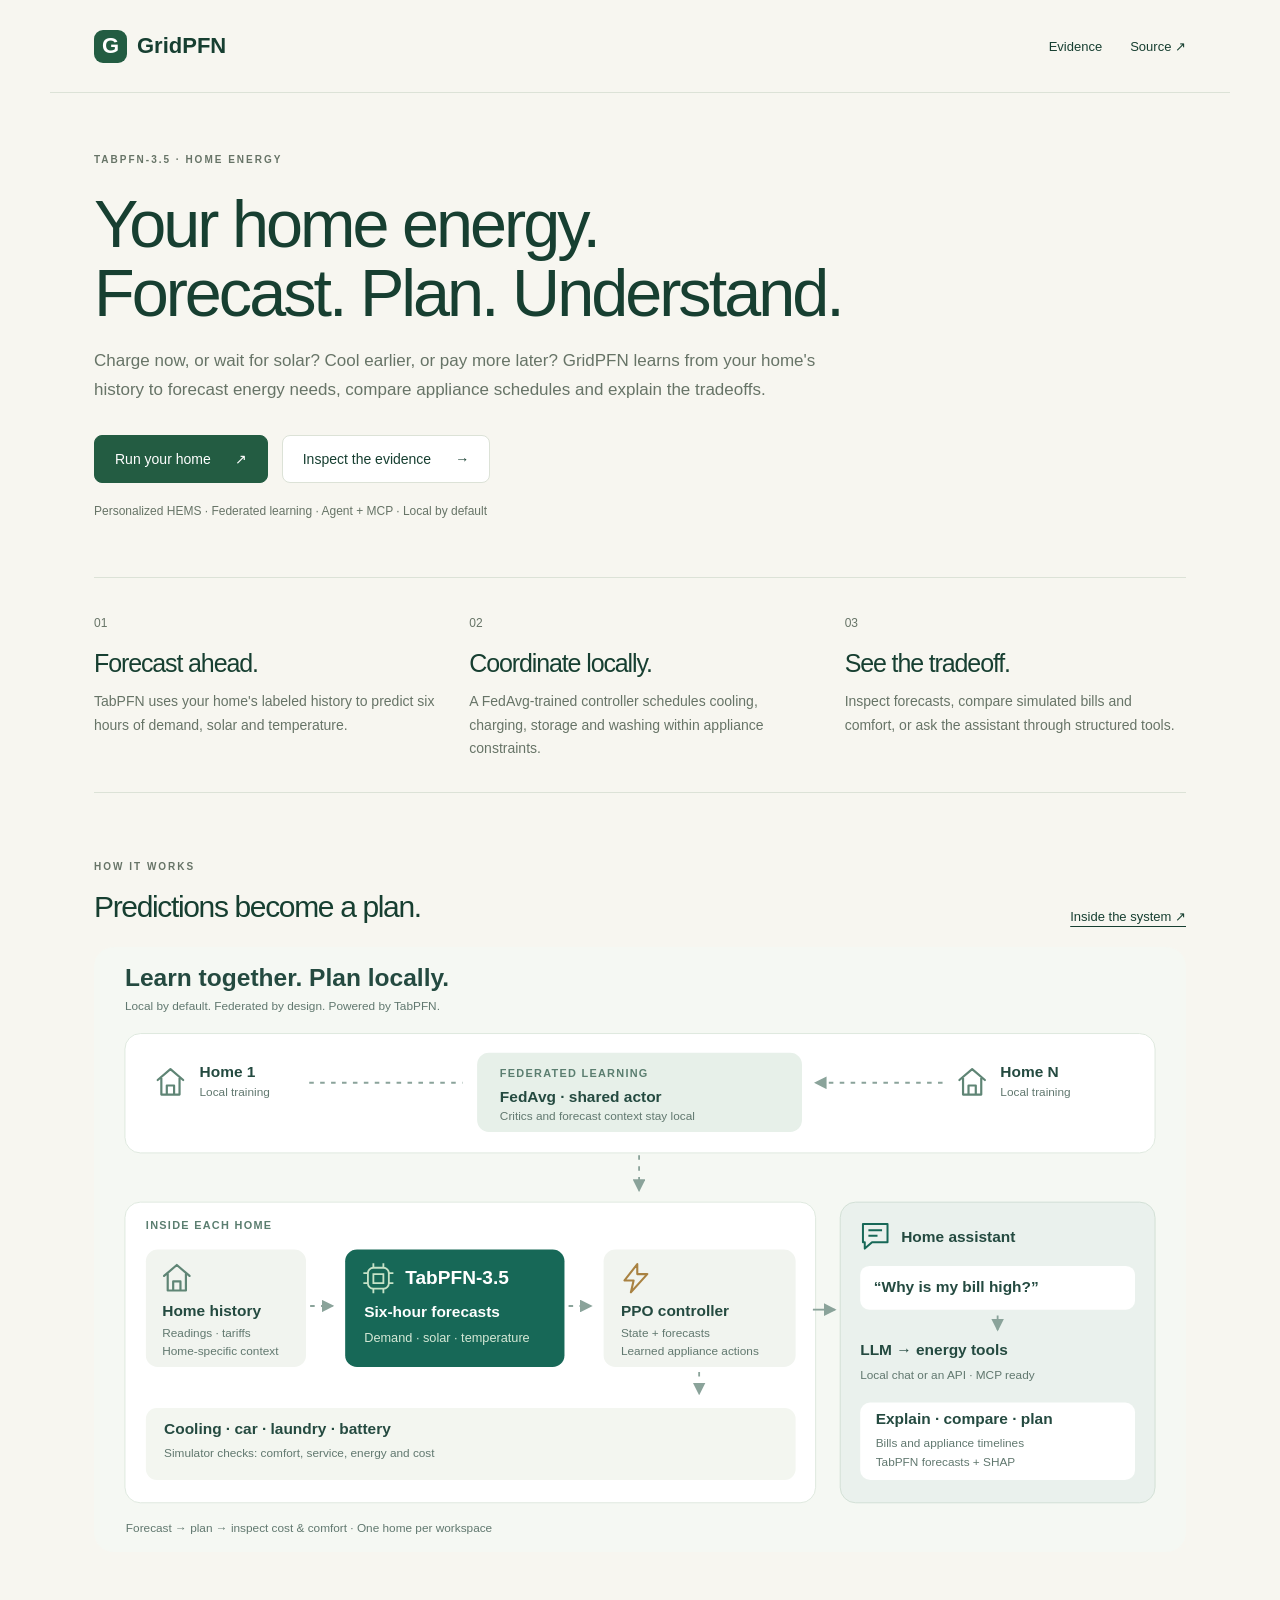
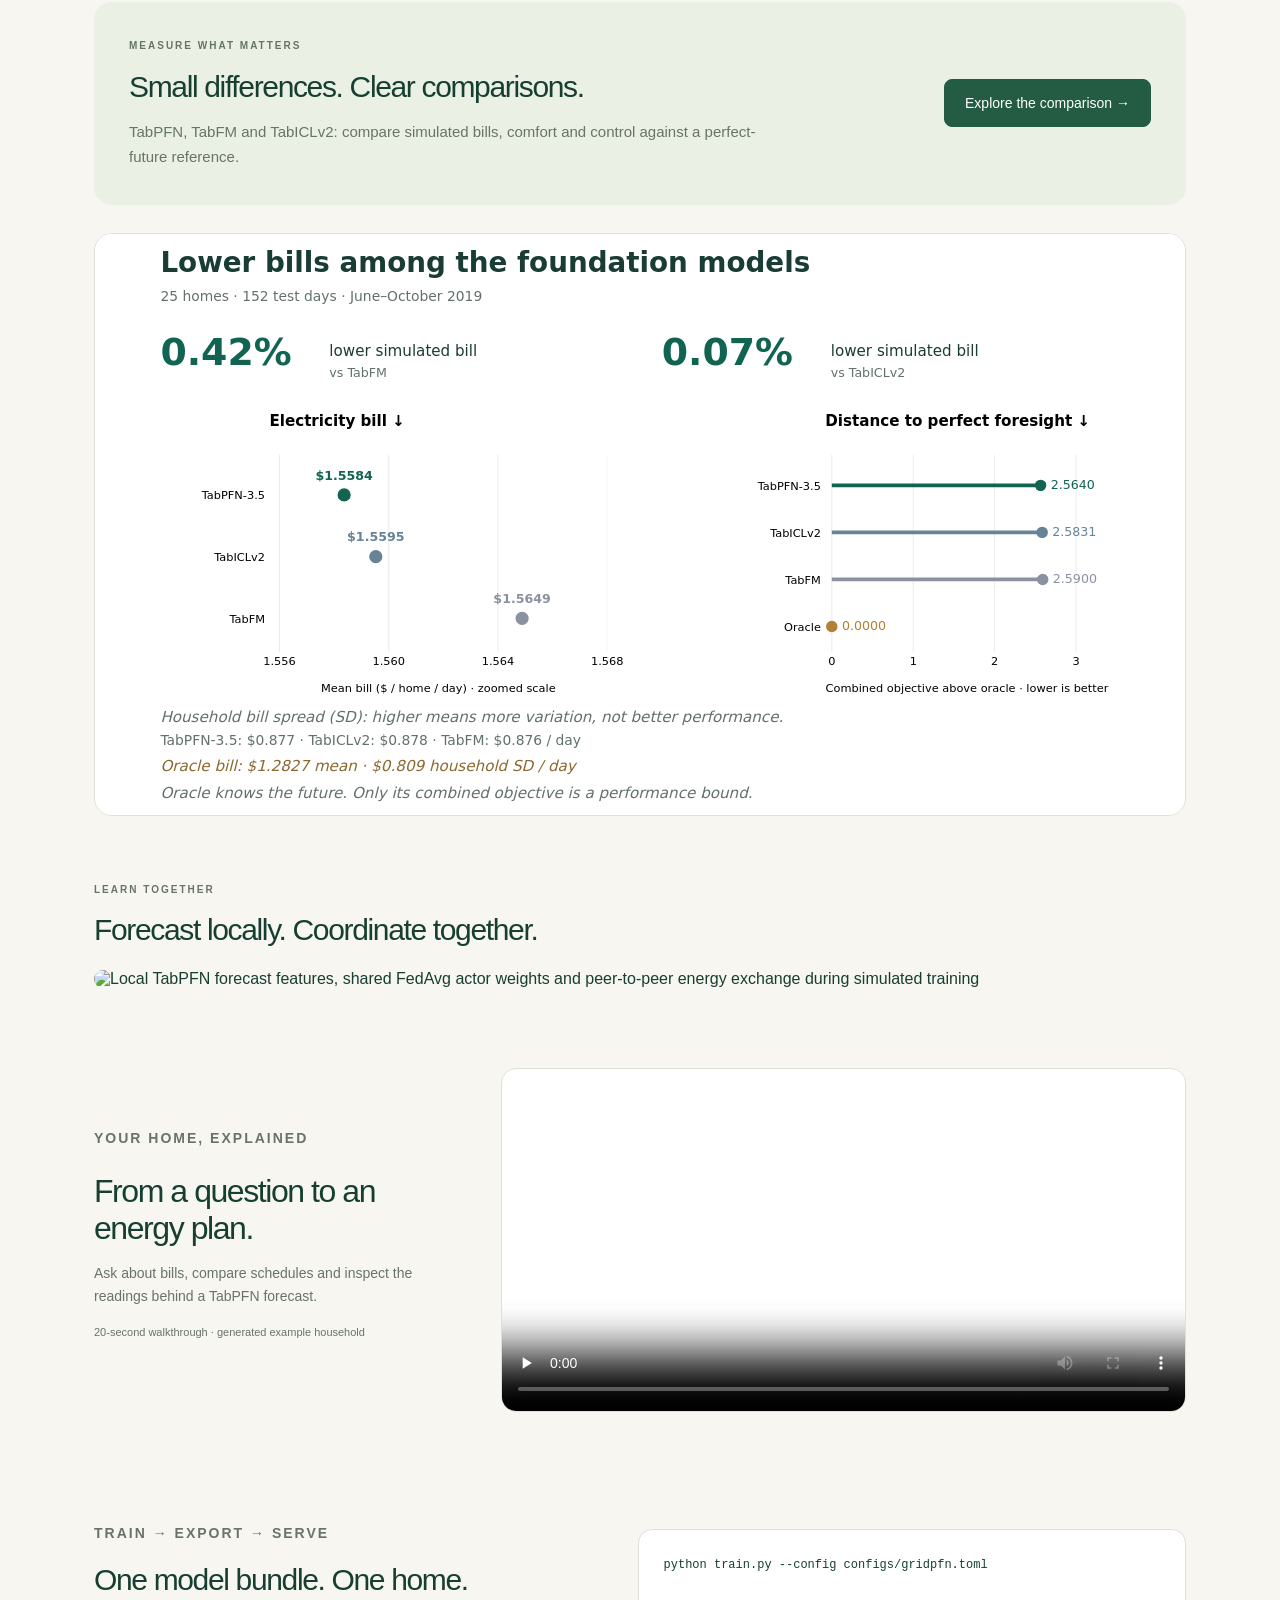
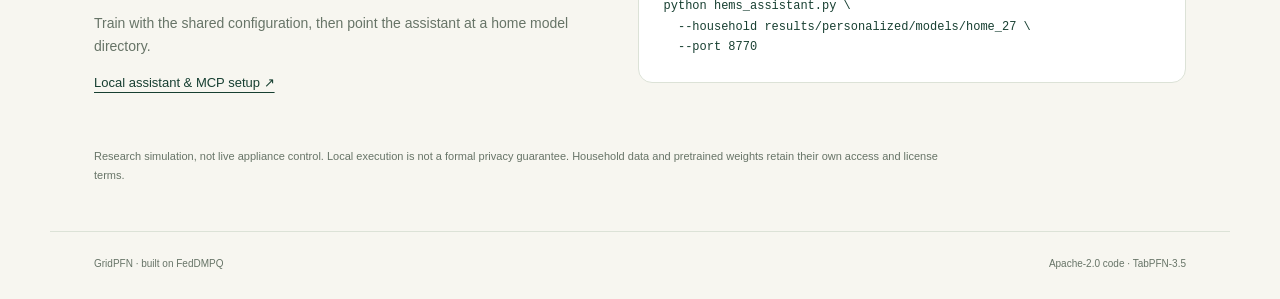
==== site/index.html @ d7ab5b70 "Release GridPFN with personalized energy assistant and interactive evidence" ====
<!doctype html>
<html lang="en">
<head>
  <meta charset="utf-8">
  <meta name="viewport" content="width=device-width, initial-scale=1">
  <meta name="description" content="GridPFN combines home-specific TabPFN forecasts, federated appliance control and an inspectable local energy assistant.">
  <title>GridPFN · Forecast. Plan. Understand.</title>
  <link rel="stylesheet" href="performance.css">
  <link rel="stylesheet" href="overview.css">
</head>
<body>
  <a class="skip-link" href="#how">Skip to how it works</a>
  <header>
    <a class="brand" href="index.html"><span class="brand-mark" aria-hidden="true">G</span> GridPFN</a>
    <nav aria-label="Main navigation"><a href="performance.html?scope=foundations">Evidence</a><a href="https://github.com/Nousphera/GridPFN">Source ↗</a></nav>
  </header>
  <main>
    <section class="intro hero">
      <p class="eyebrow">TABPFN-3.5 · HOME ENERGY</p>
      <h1>Your home energy.<br>Forecast. Plan. Understand.</h1>
      <p class="lead">Charge now, or wait for solar? Cool earlier, or pay more later? GridPFN learns from your home's history to forecast energy needs, compare appliance schedules and explain the tradeoffs.</p>
      <div class="actions"><a class="button primary" href="https://github.com/Nousphera/GridPFN/blob/main/docs/REPRODUCE.md">Run your home <span aria-hidden="true">↗</span></a><a class="button" href="performance.html?scope=foundations">Inspect the evidence <span aria-hidden="true">→</span></a></div>
      <p class="hero-note">Personalized HEMS · Federated learning · Agent + MCP · Local by default</p>
    </section>
    <section class="principles" aria-label="Three parts of the system">
      <article><span class="number">01</span><h2>Forecast ahead.</h2><p>TabPFN uses your home's labeled history to predict six hours of demand, solar and temperature.</p></article>
      <article><span class="number">02</span><h2>Coordinate locally.</h2><p>A FedAvg-trained controller schedules cooling, charging, storage and washing within appliance constraints.</p></article>
      <article><span class="number">03</span><h2>See the tradeoff.</h2><p>Inspect forecasts, compare simulated bills and comfort, or ask the assistant through structured tools.</p></article>
    </section>
    <section id="how" class="workflow">
      <div class="section-heading"><div><p class="eyebrow">HOW IT WORKS</p><h2>Predictions become a plan.</h2></div><a class="text-link" href="https://github.com/Nousphera/GridPFN/blob/main/docs/architecture.md">Inside the system ↗</a></div>
      <a href="process.svg" aria-label="Open the full GridPFN process diagram"><img src="process.svg" width="1200" height="664" alt="Home history feeds TabPFN forecasts and a local PPO controller, with FedAvg during training and an optional LLM using structured tools."></a>
    </section>
    <section class="evidence-invite">
      <div><p class="eyebrow">MEASURE WHAT MATTERS</p><h2>Small differences. Clear comparisons.</h2><p>TabPFN, TabFM and TabICLv2: compare simulated bills, comfort and control against a perfect-future reference.</p></div>
      <a class="button primary" href="performance.html?scope=foundations">Explore the comparison →</a>
    </section>
    <section class="result-preview">
      <a href="performance.html?scope=foundations" aria-label="Open the interactive foundation-model comparison"><img src="foundation-comparison.svg" alt="TabPFN bills are 0.42 percent below TabFM and 0.07 percent below TabICLv2 in the recorded simulation" loading="lazy"></a>
    </section>
    <section class="workflow" id="training">
      <div class="section-heading"><div><p class="eyebrow">LEARN TOGETHER</p><h2>Forecast locally. Coordinate together.</h2></div></div>
      <img src="assets/gridpfn-training.png" alt="Local TabPFN forecast features, shared FedAvg actor weights and peer-to-peer energy exchange during simulated training" loading="lazy">
    </section>
    <section class="walkthrough" id="walkthrough">
      <div><p class="eyebrow">YOUR HOME, EXPLAINED</p><h2>From a question to an energy plan.</h2><p>Ask about bills, compare schedules and inspect the readings behind a TabPFN forecast.</p><p class="small">20-second walkthrough · generated example household</p></div>
      <video controls playsinline preload="none" poster="assets/gridpfn-assistant.gif" aria-label="GridPFN assistant walkthrough"><source src="assets/gridpfn-assistant.mp4" type="video/mp4"></video>
    </section>
    <section class="getting-started">
      <div><p class="eyebrow">TRAIN → EXPORT → SERVE</p><h2>One model bundle. One home.</h2><p>Train with the shared configuration, then point the assistant at a home model directory.</p><a class="text-link" href="https://github.com/Nousphera/GridPFN/blob/main/energy_assistant/README.md">Local assistant & MCP setup ↗</a></div>
      <pre aria-label="Example training and launch commands"><code>python train.py --config configs/gridpfn.toml

python hems_assistant.py \
  --household results/personalized/models/home_27 \
  --port 8770</code></pre>
    </section>
    <p class="scope">Research simulation, not live appliance control. Local execution is not a formal privacy guarantee. Household data and pretrained weights retain their own access and license terms.</p>
  </main>
  <footer><span>GridPFN · built on FedDMPQ</span><span>Apache-2.0 code · TabPFN-3.5</span></footer>
</body>
</html>
---- site/performance.css ----
:root{--paper:#f7f6f0;--ink:#173f31;--muted:#677467;--line:#dce2d7;--green:#235c42;--blue:#637e87;--oracle:#96713e;--white:#fff}*{box-sizing:border-box}html{scroll-behavior:smooth}body{margin:0;background:var(--paper);color:var(--ink);font-family:Inter,'Segoe UI',Arial,sans-serif}header,main,footer{max-width:1180px;margin:auto;padding-left:44px;padding-right:44px}header{height:93px;border-bottom:1px solid var(--line);display:flex;align-items:center;justify-content:space-between}a{color:inherit;text-decoration:none}a:hover{text-decoration:underline}a:focus-visible,button:focus-visible,select:focus-visible,summary:focus-visible,.table-wrap:focus-visible{outline:3px solid #ac7c3e;outline-offset:4px}.brand{display:flex;align-items:center;gap:10px;font-size:22px;font-weight:700}.brand-mark{display:grid;place-items:center;width:33px;height:33px;background:var(--green);color:white;border-radius:9px}nav{display:flex;gap:28px;font-size:13px}.skip-link{position:absolute;left:20px;top:-70px;background:white;padding:12px;z-index:3}.skip-link:focus{top:10px}.intro{padding:72px 0 45px}.eyebrow{font-size:10px;letter-spacing:2px;font-weight:700;color:var(--muted);margin:0 0 22px}h1,h2,h3{font-weight:500;letter-spacing:-.045em}h1{font-size:clamp(46px,6vw,76px);line-height:1.04;margin:0 0 26px}h2{font-size:30px;line-height:1.17;margin:0}h3{font-size:21px;margin:0 0 9px}p{color:var(--muted);font-size:15px;line-height:1.7}.lead{max-width:755px;font-size:18px;margin:0}.facts{margin:35px 0 0;padding-top:25px;border-top:1px solid var(--line);display:grid;grid-template-columns:repeat(4,1fr);gap:24px}.facts div{display:flex;flex-direction:column-reverse;gap:9px}.facts dt{font-size:11px;color:var(--muted)}.facts dd{margin:0;font-size:28px;line-height:1.15;font-variant-numeric:tabular-nums}.comparison{padding:28px 0 58px}.section-heading{display:flex;justify-content:space-between;align-items:flex-end;gap:25px;margin-bottom:23px}.section-heading .eyebrow{margin-bottom:14px}.period-label{display:grid;gap:8px;color:var(--muted);font-size:11px;min-width:172px}select{background:white;border:1px solid var(--line);border-radius:7px;padding:10px 32px 10px 13px;color:var(--ink);font:inherit;font-size:13px}select:disabled{opacity:.6}.unavailable{background:white;border:1px solid var(--line);border-radius:14px;display:flex;gap:20px;align-items:flex-start;padding:34px}.unavailable p{max-width:650px;font-size:14px;margin:0}.status-mark{font-size:31px;color:#94a08d;line-height:1}.result-card{background:white;border:1px solid var(--line);border-radius:15px;padding:25px 28px 20px}.card-controls{display:flex;justify-content:space-between;align-items:center;gap:20px}.metric-buttons{display:flex;gap:3px;flex-wrap:wrap;padding:4px;background:#f1f3ed;border-radius:8px}button{font:inherit;font-size:12px;border:0;padding:10px 13px;border-radius:5px;color:var(--muted);background:transparent;cursor:pointer}button[aria-pressed=true]{background:var(--green);color:white;box-shadow:0 1px 2px #173f3110}button:hover:not([aria-pressed=true]){background:#e5ebdf}.metric-unit{font-size:11px;color:var(--muted);text-align:right;max-width:220px;line-height:1.5}.chart-description{display:flex;justify-content:space-between;gap:18px;align-items:center;margin:21px 0 7px}.chart-description p{font-size:12px;margin:0}.legend{display:flex;gap:16px;font-size:10px;color:var(--muted);flex-wrap:wrap}.legend span{display:flex;align-items:center;gap:7px}.legend i{display:inline-block}.home-dot{width:5px;height:5px;border-radius:50%;background:var(--blue);opacity:.6}.mean-line{height:2px;width:21px;background:var(--blue);position:relative}.mean-line:after{content:'';position:absolute;width:7px;height:7px;left:7px;top:-2.5px;transform:rotate(45deg);background:var(--blue)}.chart-row{display:grid;grid-template-columns:142px minmax(0,1fr) 142px;gap:16px;align-items:center;min-height:57px;border-bottom:1px solid #edf0e9}.chart-label{font-size:13px;line-height:1.4}.chart-label .reference{display:block;font-size:10px;color:var(--oracle)}.chart-label.emphasized{font-weight:700}.track{display:block;width:100%;height:36px;overflow:visible}.chart-value{text-align:right;font-size:13px;font-variant-numeric:tabular-nums;white-space:nowrap}.chart-value .sd{font-size:11px;color:var(--muted)}.axis{display:grid;grid-template-columns:142px minmax(0,1fr) 142px;gap:16px;margin-top:7px;font-size:10px;color:var(--muted)}.axis-labels{display:flex;justify-content:space-between;grid-column:2}.oracle-note{font-size:11px;line-height:1.6;margin:19px 0 8px;padding-left:12px;border-left:2px solid #bba580;color:#7a623f}.interpretation{font-size:11px;line-height:1.65;margin:0;color:var(--muted)}.table-wrap{overflow-x:auto;max-width:100%}table{border-collapse:collapse;width:100%;font-size:12px;white-space:nowrap}caption{font-size:11px;color:var(--muted);text-align:left;margin:25px 0 12px}th,td{text-align:right;border-bottom:1px solid var(--line);padding:13px 12px;font-variant-numeric:tabular-nums}th{font-size:11px;font-weight:500;color:var(--muted)}th:first-child,td:first-child{text-align:left;padding-left:0}td:last-child,th:last-child{padding-right:0}tr.highlight td:first-child{font-weight:700}tr.reference-row td{color:#7b633e}.evidence-links{display:flex;gap:27px;flex-wrap:wrap;font-size:12px;margin:25px 0 36px}.evidence-links a{border-bottom:1px solid var(--ink);padding-bottom:4px}.supporting{border-top:1px solid var(--line);padding:19px 0}.supporting:last-child{border-bottom:1px solid var(--line)}summary{cursor:pointer;font-size:14px;font-weight:500}details p{font-size:13px;margin:17px 0 0;max-width:950px}.small{font-size:12px;line-height:1.7}.supporting .table-wrap{margin-top:12px}.fixture-note{padding:12px 18px;background:#fff0bd;border:1px solid #dab85b;border-radius:7px;font-size:13px}.sr-only{position:absolute;width:1px;height:1px;padding:0;margin:-1px;overflow:hidden;clip:rect(0,0,0,0);white-space:nowrap;border:0}footer{display:flex;justify-content:space-between;gap:20px;padding-top:26px;padding-bottom:30px;border-top:1px solid var(--line);font-size:10px;color:var(--muted)}[hidden]{display:none!important}@media(max-width:780px){.card-controls{align-items:flex-start;flex-direction:column;gap:12px}.metric-unit{text-align:left;max-width:none}.chart-description{align-items:flex-start;flex-direction:column;gap:12px}.chart-row,.axis{grid-template-columns:115px minmax(0,1fr) 128px;gap:10px}.chart-label,.chart-value{font-size:12px}.result-card{padding:22px}.section-heading{align-items:flex-start}.period-label{min-width:155px}}@media(max-width:550px){header,main,footer{padding-left:22px;padding-right:22px}header{height:78px}nav{gap:19px;font-size:12px}.brand{font-size:20px}.intro{padding:48px 0 30px}.lead{font-size:16px;line-height:1.65}.facts{grid-template-columns:1fr 1fr;gap:23px}.facts dd{font-size:27px}.facts dt{font-size:10px}.section-heading{display:block}.period-label{margin-top:22px;max-width:100%}.section-heading h2{font-size:27px}.comparison{padding-top:20px}.unavailable{padding:24px 20px;gap:14px}.unavailable h3{font-size:19px}.unavailable p{font-size:13px}.result-card{padding:16px 15px}.metric-buttons{gap:2px;width:100%;justify-content:space-between}.metric-buttons button{font-size:10px;padding:10px 7px}.chart-row{grid-template-columns:1fr 142px;gap:1px 10px;padding:12px 0 9px;min-height:78px}.chart-label{font-size:12px}.chart-value{grid-column:2;grid-row:1;font-size:12px}.track{grid-column:1/-1;grid-row:2;margin-top:3px}.axis{display:block}.axis-labels{font-size:9px}.chart-description{margin-top:18px}.legend{font-size:9px}.oracle-note,.interpretation{font-size:10px}.chart-label .reference{font-size:9px}.evidence-links{gap:18px;font-size:11px;line-height:1.6}th,td{padding:12px 11px}footer{flex-direction:column;gap:9px}.supporting{padding:17px 0}}
/* Findings first: every comparator remains visible, with neutral signed values. */
.intro{padding:58px 0 28px}h1{font-size:clamp(40px,5.2vw,68px);margin-bottom:19px}.lead{font-size:17px}.comparison{padding-top:12px}.control-bar{display:flex;align-items:flex-end;justify-content:space-between;gap:24px;margin-bottom:22px}.control-bar .period-label{min-width:190px}.metric-buttons button:disabled{cursor:default;opacity:.6}.comparisons{display:grid;grid-template-columns:repeat(3,minmax(0,1fr));gap:16px;margin:0 0 22px}.comparison-card{padding:21px 23px;background:#fff;border:1px solid var(--line);border-radius:12px}.comparison-card h3{font-size:12px;letter-spacing:0;color:var(--muted);margin:0 0 14px}.comparison-card .comparison-value{font-size:35px;line-height:1.15;font-variant-numeric:tabular-nums;letter-spacing:-.04em;color:#33443e;margin:0;white-space:nowrap}.comparison-card .comparison-direction{font-size:12px;margin:9px 0 0;line-height:1.4}.chart-description{margin:0 0 10px}.metric-unit{text-align:left;max-width:none;font-size:10px;margin:0 0 15px;line-height:1.5}.result-card{margin-bottom:26px;padding-top:21px}.evidence-links{margin:23px 0 26px}.supporting .table-wrap{margin-top:0}#numeric-details{border-bottom:1px solid var(--line)}.unavailable{margin-top:22px}@media(max-width:780px){.comparisons{gap:10px}.comparison-card{padding:18px 15px}.comparison-card .comparison-value{font-size:27px}.chart-description{flex-direction:row;gap:12px;align-items:center}.chart-description p{font-size:11px}.legend{font-size:9px;gap:10px}.control-bar{gap:15px}.control-bar .period-label{min-width:160px}}@media(max-width:550px){.intro{padding:41px 0 24px}h1{max-width:320px;font-size:43px}.lead{font-size:15px}.control-bar{display:block;margin-bottom:18px}.control-bar .period-label{margin-top:15px}.comparisons{gap:8px}.comparison-card{padding:14px 10px;border-radius:9px}.comparison-card h3{font-size:10px;line-height:1.4;margin-bottom:11px;max-width:80px;min-height:28px}.comparison-card .comparison-value{font-size:clamp(15px,4.5vw,21px);letter-spacing:-.04em}.comparison-card .comparison-direction{font-size:10px;line-height:1.4;min-height:28px;margin-top:8px}.chart-description{display:block}.chart-description p{font-size:10px;margin-bottom:10px}.metric-unit{font-size:9px;margin-bottom:8px}.result-card{padding-top:16px}.chart-row{min-height:72px;padding-top:10px;padding-bottom:6px}.comparison{padding-top:5px}}
.comparison-card .comparison-value{white-space:normal;overflow-wrap:anywhere}.comparison-value .comparison-unit{font-size:.55em;letter-spacing:0;white-space:nowrap}

/* Focused foundation comparison: explicitly labelled mean zoom. */
.foundation-view .comparisons{grid-template-columns:repeat(2,minmax(0,1fr))}
.oracle-separate{margin-top:14px;border-top:1px dashed #b89d75;color:var(--oracle)}
.foundation-view .chart-value{font-size:12px}
@media(max-width:550px){.oracle-space{display:none}.oracle-separate{min-height:52px}.foundation-view .chart-value{font-size:11px}}

.foundation-view .spread-note,.foundation-view .oracle-note{font-size:16px;font-style:italic;line-height:1.6;margin:20px 0 0}.foundation-view .spread-note{color:var(--muted)}
---- site/overview.css ----
.hero{padding-bottom:55px}.hero .lead{max-width:730px}.actions{display:flex;gap:14px;flex-wrap:wrap;margin:30px 0 18px}.button{display:inline-flex;align-items:center;justify-content:center;gap:24px;border:1px solid var(--line);border-radius:8px;padding:15px 20px;font-size:14px;background:white;white-space:nowrap}.button:hover{text-decoration:none;border-color:var(--green);background:#eef3e9}.button.primary{background:var(--green);border-color:var(--green);color:white}.button.primary:hover{background:#174530}.hero-note{font-size:12px;margin:0}.principles{display:grid;grid-template-columns:repeat(3,1fr);gap:34px;border-top:1px solid var(--line);border-bottom:1px solid var(--line);padding:35px 0 31px}.number{font-size:12px;color:var(--muted);font-variant-numeric:tabular-nums}.principles h2{font-size:25px;margin:18px 0 12px}.principles p{font-size:14px;margin:0}.workflow{padding:65px 0 50px}.workflow img{width:100%;height:auto;display:block;border-radius:18px}.text-link{font-size:13px;text-decoration:underline;text-underline-offset:5px}.evidence-invite{display:flex;gap:35px;align-items:center;justify-content:space-between;padding:35px;background:#eaf0e4;border-radius:18px}.evidence-invite p{max-width:650px;margin-bottom:0}.evidence-invite .eyebrow{margin-bottom:15px}.evidence-invite .button{flex-shrink:0}.getting-started{display:grid;grid-template-columns:1fr 1.1fr;gap:45px;padding:65px 0 35px;align-items:center}.getting-started .eyebrow{margin-bottom:17px}.getting-started p{font-size:14px}.getting-started pre{margin:0;overflow-x:auto;padding:25px;border:1px solid var(--line);background:#fff;border-radius:14px;font-size:12px;line-height:1.7;max-width:100%;min-width:0}.scope{font-size:11px;padding:10px 0 35px;max-width:850px}@media(max-width:900px){.evidence-invite{align-items:flex-start;flex-direction:column}.getting-started{grid-template-columns:1fr;gap:23px}.principles{gap:24px}}@media(max-width:550px){.hero{padding-bottom:35px}.actions{gap:11px}.button{padding:13px 16px;font-size:12px}.principles{grid-template-columns:1fr;gap:27px;padding:28px 0}.principles h2{display:inline-block;margin:0 0 10px 12px;font-size:23px}.principles p{padding-left:28px}.workflow{padding:40px 0 32px}.workflow .section-heading .text-link{display:inline-block;margin-top:14px}.workflow img{border-radius:10px}.evidence-invite{padding:25px}.evidence-invite h2{font-size:27px}.evidence-invite p{font-size:14px}.getting-started{padding:40px 0 25px}.getting-started pre{padding:18px;font-size:11px}.scope{padding-bottom:25px}}

.result-preview{margin:28px 0 0;border:1px solid var(--line);border-radius:18px;overflow:hidden;background:white}.result-preview img{display:block;width:100%;height:auto}.walkthrough{display:grid;grid-template-columns:.7fr 1.3fr;gap:38px;align-items:center;padding:30px 0 45px}.walkthrough video{width:100%;border:1px solid var(--line);border-radius:15px;background:#fff}.walkthrough h2{font-size:32px}.walkthrough p{font-size:14px}.walkthrough .small{font-size:11px}@media(max-width:780px){.walkthrough{grid-template-columns:1fr;gap:18px}.walkthrough h2{font-size:28px}}
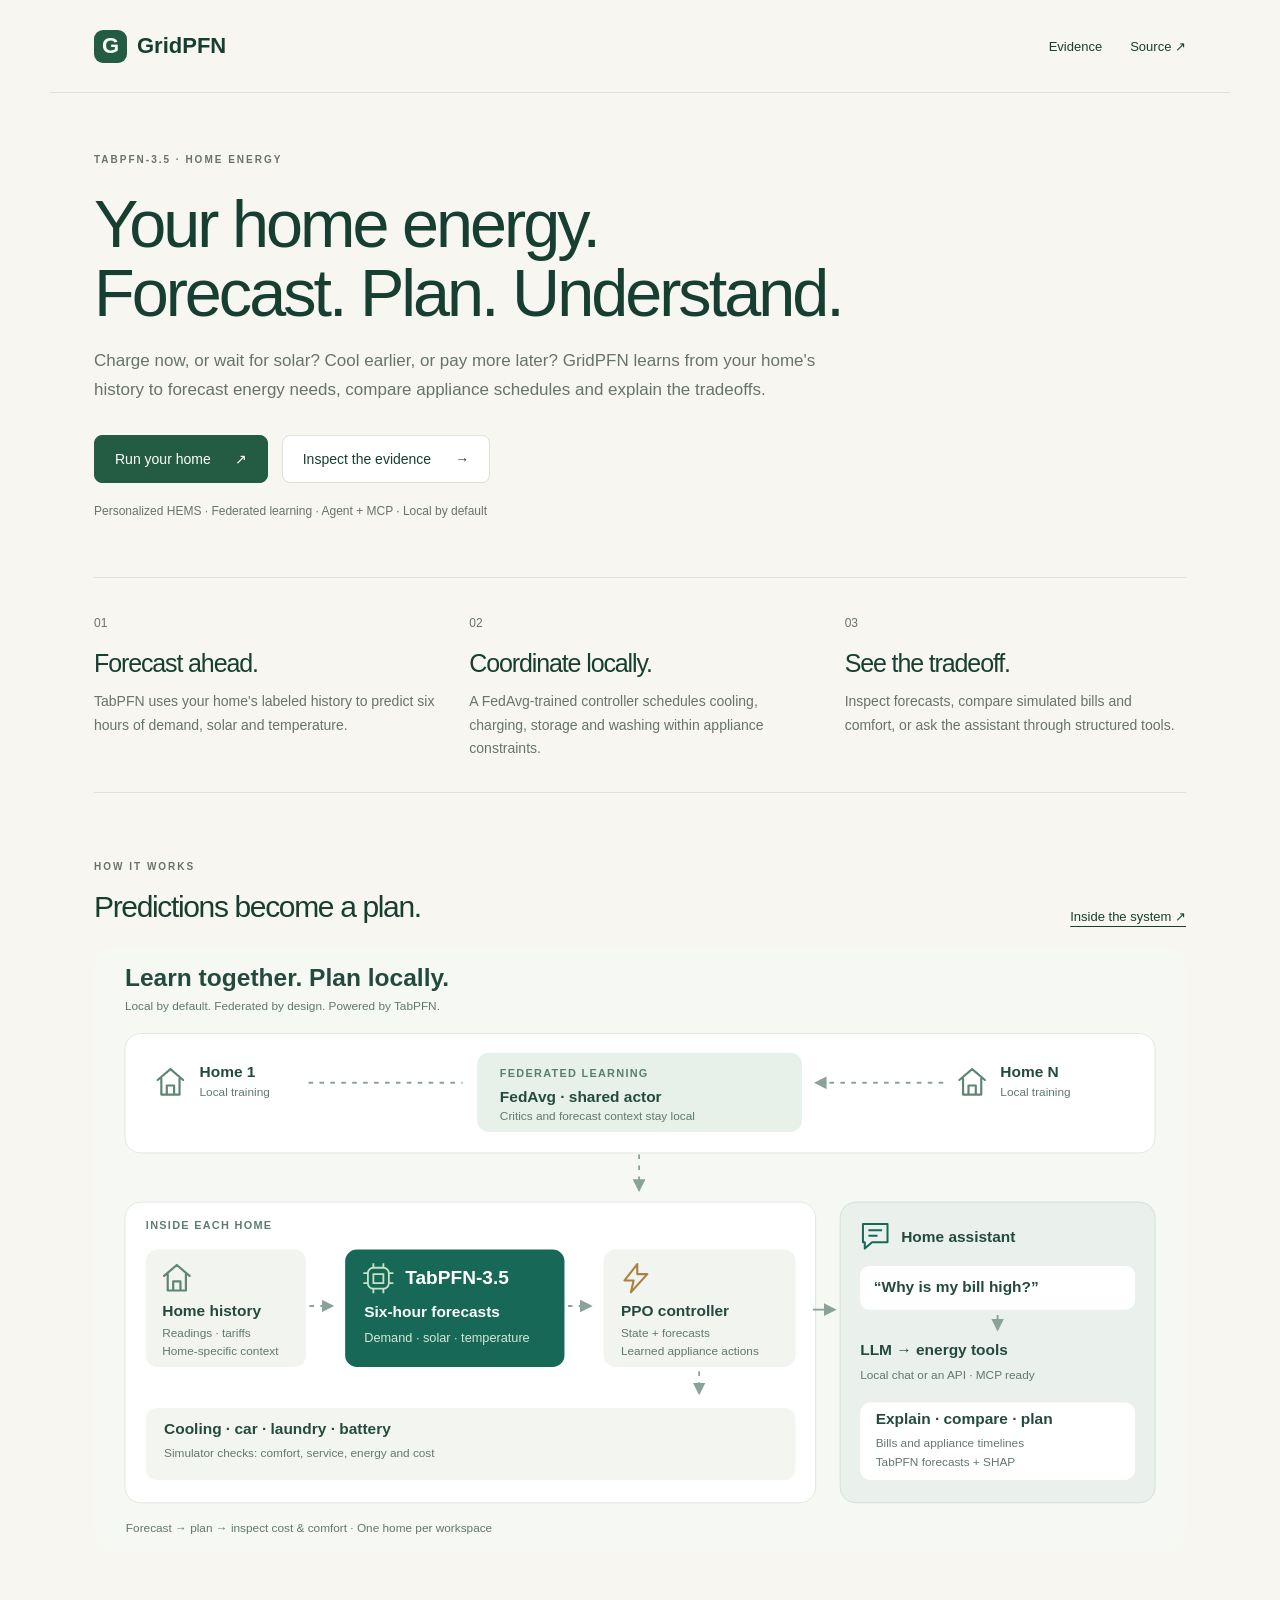
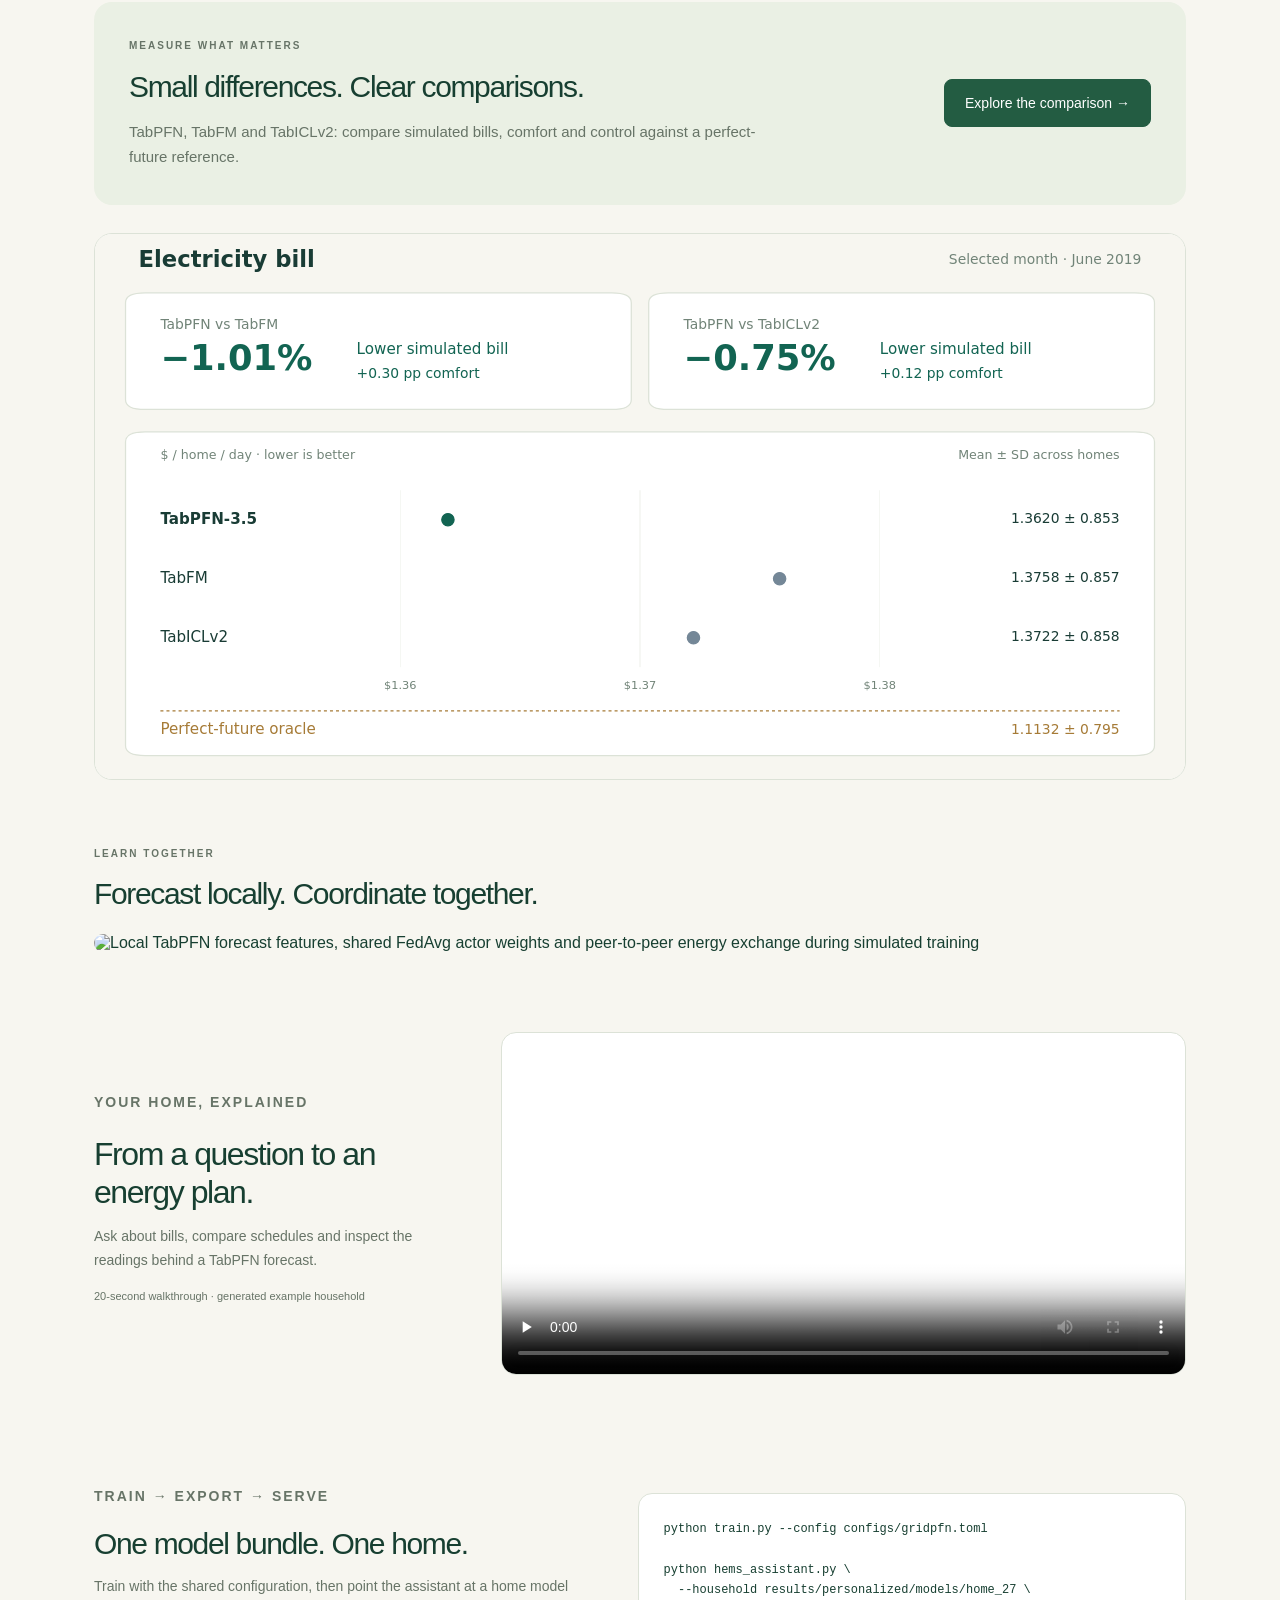
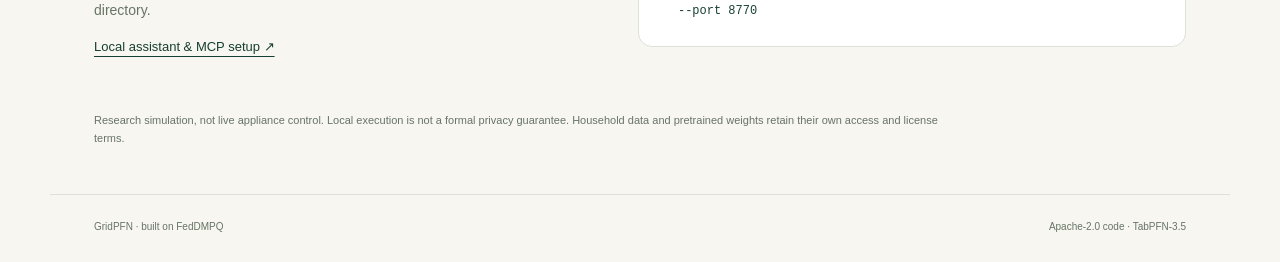
==== commit 6babb236: "Highlight June bill and comfort gains with rounded comparison axes" ====
--- a/site/index.html
+++ b/site/index.html
@@ -36,7 +36,7 @@
       <a class="button primary" href="performance.html?scope=foundations">Explore the comparison →</a>
     </section>
     <section class="result-preview">
-      <a href="performance.html?scope=foundations" aria-label="Open the interactive foundation-model comparison"><img src="foundation-comparison.svg" alt="TabPFN bills are 0.42 percent below TabFM and 0.07 percent below TabICLv2 in the recorded simulation" loading="lazy"></a>
+      <a href="performance.html?scope=foundations&amp;period=2019-06" aria-label="Explore the selected June 2019 comparison"><img src="foundation-comparison.svg" alt="Selected month, June 2019: TabPFN simulated bills are 1.01 percent below TabFM and 0.75 percent below TabICLv2, with higher comfort than both" loading="lazy"></a>
     </section>
     <section class="workflow" id="training">
       <div class="section-heading"><div><p class="eyebrow">LEARN TOGETHER</p><h2>Forecast locally. Coordinate together.</h2></div></div>
--- a/site/performance.css
+++ b/site/performance.css
@@ -9,4 +9,6 @@
 .foundation-view .chart-value{font-size:12px}
 @media(max-width:550px){.oracle-space{display:none}.oracle-separate{min-height:52px}.foundation-view .chart-value{font-size:11px}}
 
-.foundation-view .spread-note,.foundation-view .oracle-note{font-size:16px;font-style:italic;line-height:1.6;margin:20px 0 0}.foundation-view .spread-note{color:var(--muted)}
+.foundation-view .oracle-note{font-size:16px;font-style:italic;line-height:1.6;margin:20px 0 0}
+
+.comparison-card[data-outcome="better"] .comparison-value,.comparison-card[data-outcome="better"] .comparison-direction{color:#126452}.comparison-card[data-outcome="worse"] .comparison-value,.comparison-card[data-outcome="worse"] .comparison-direction{color:#946023}
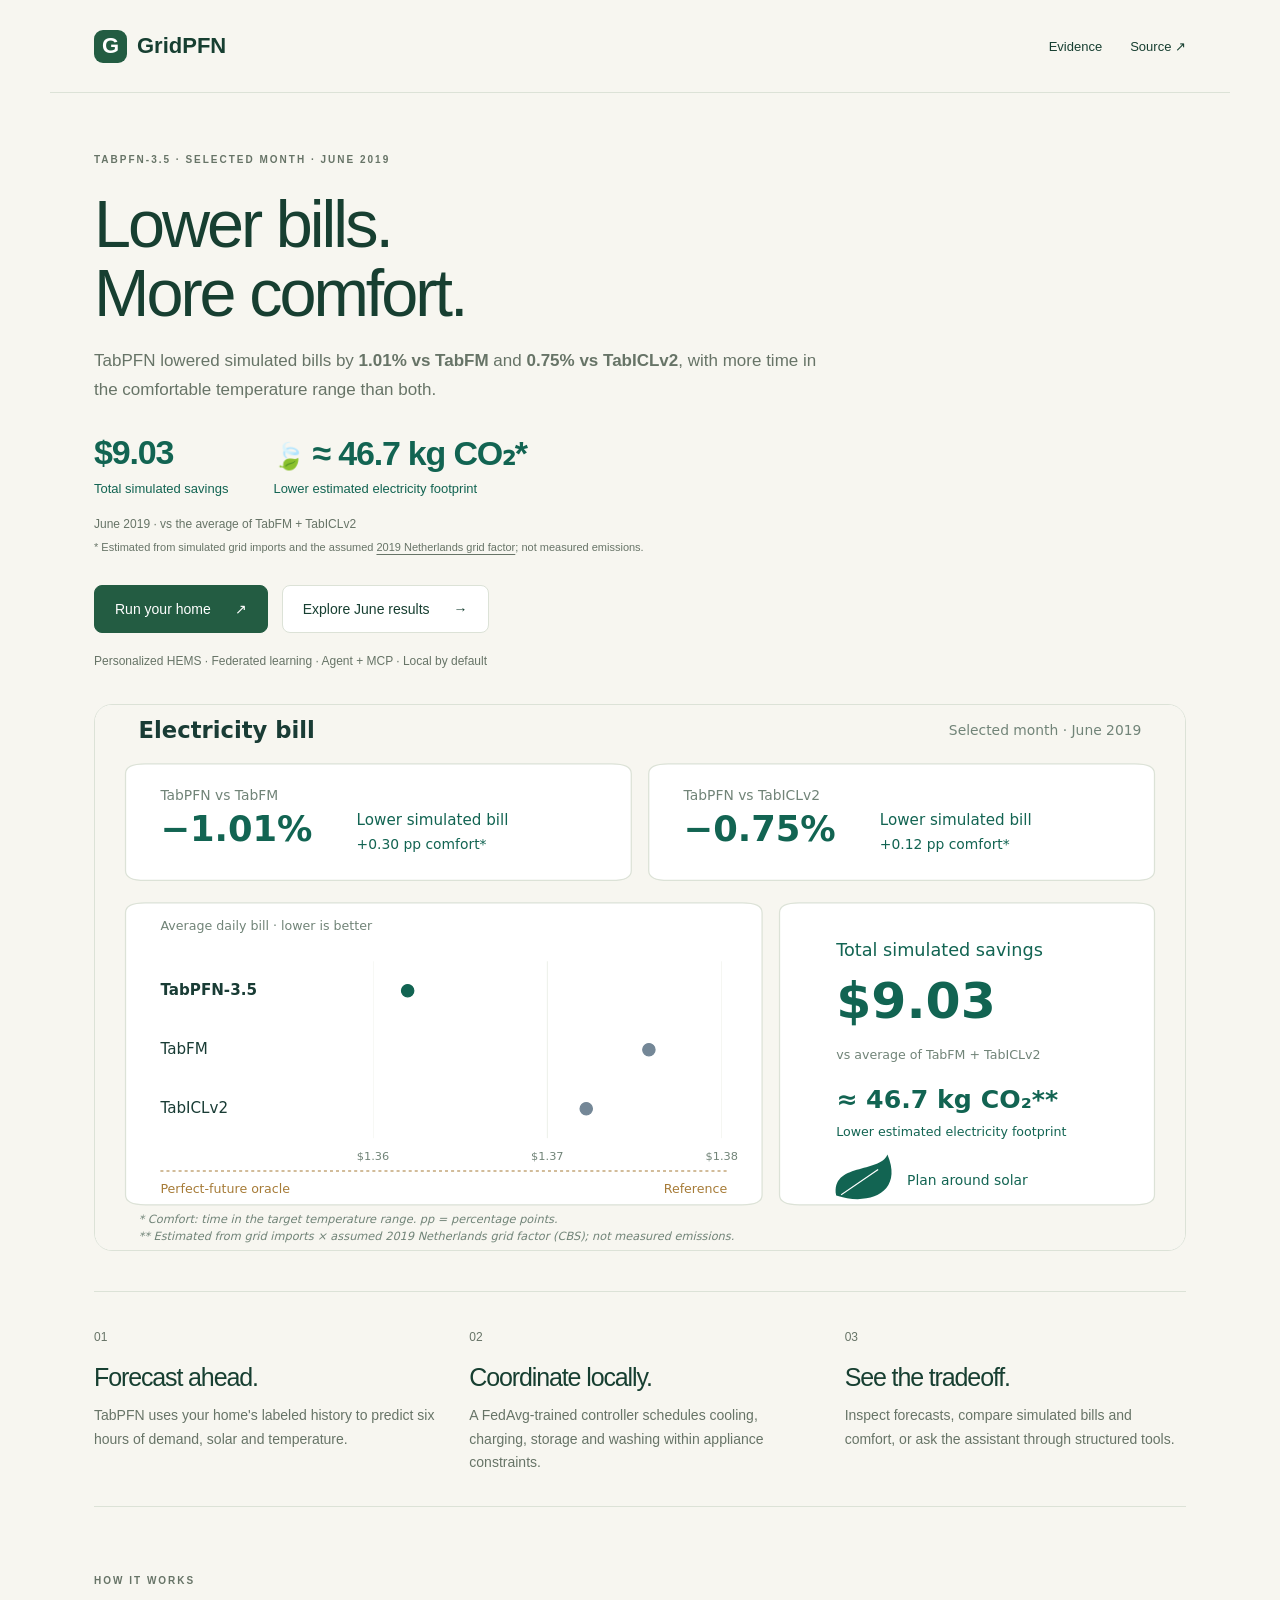
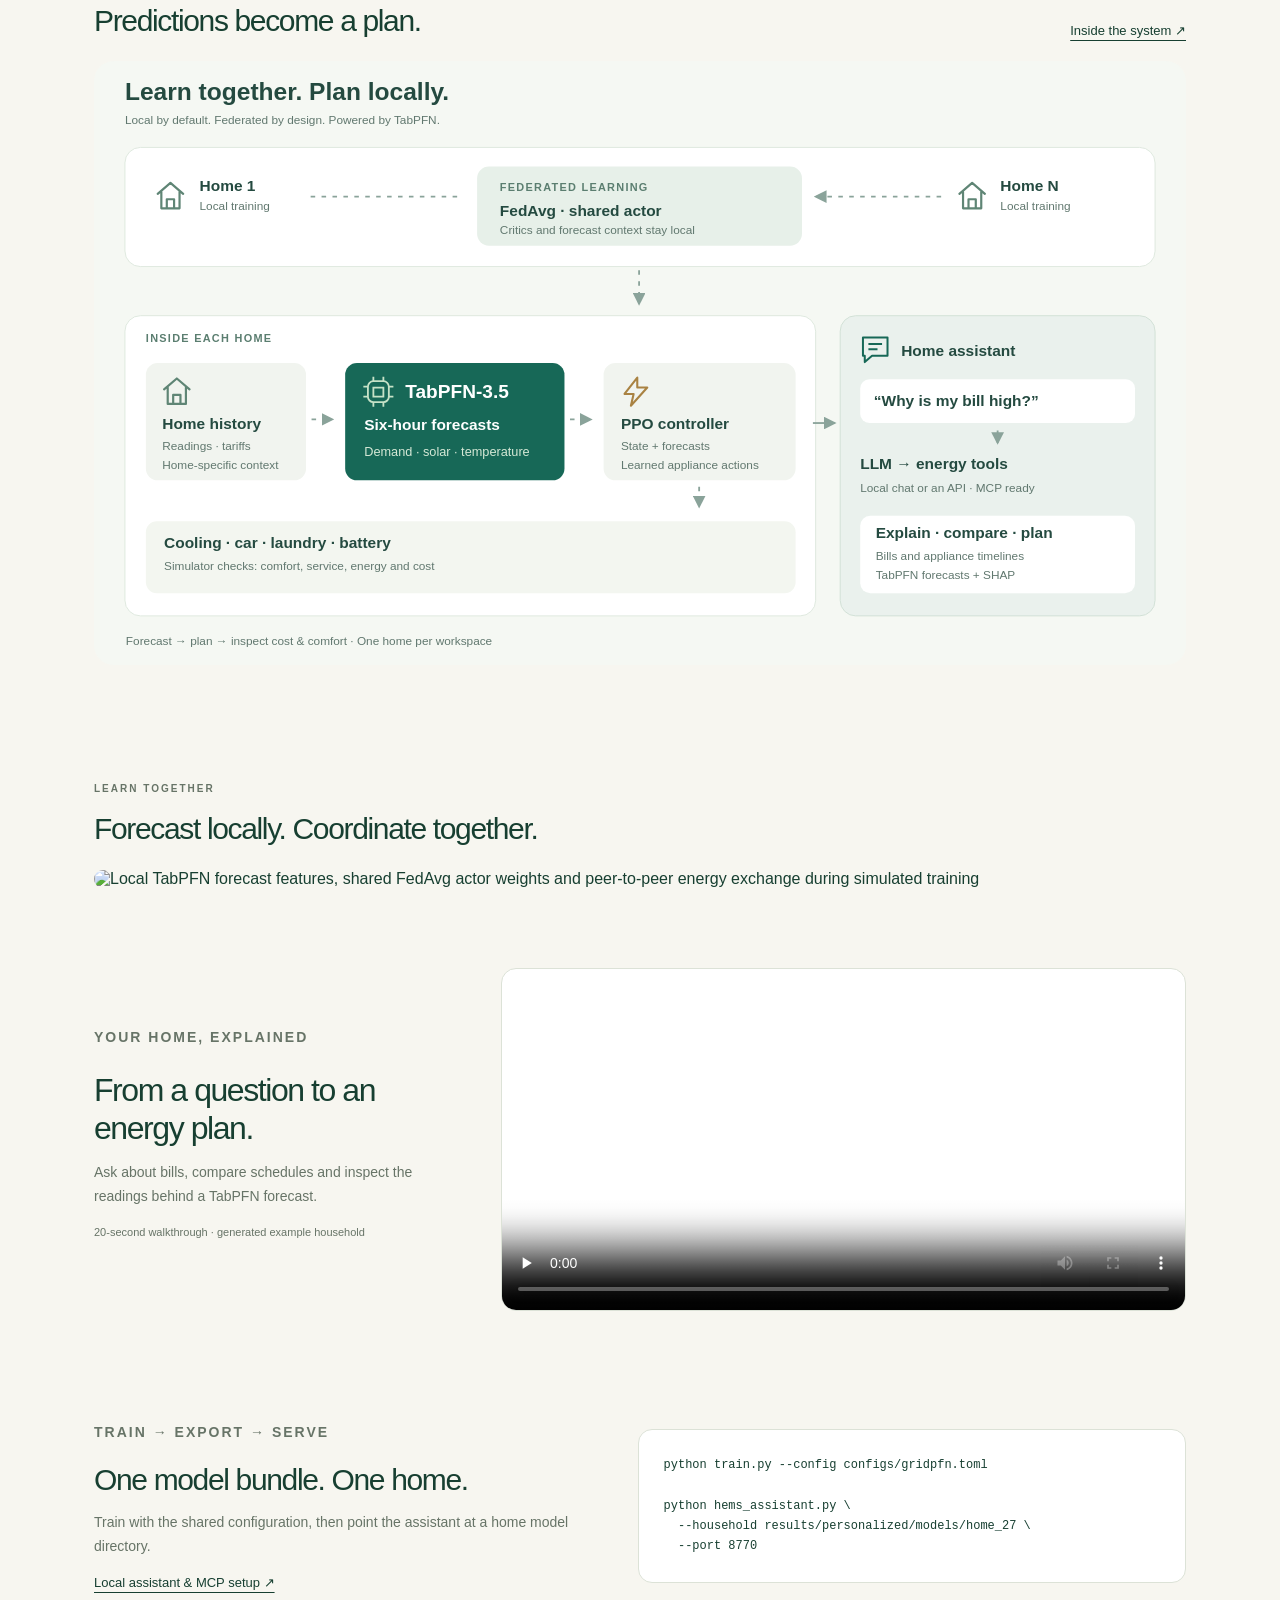
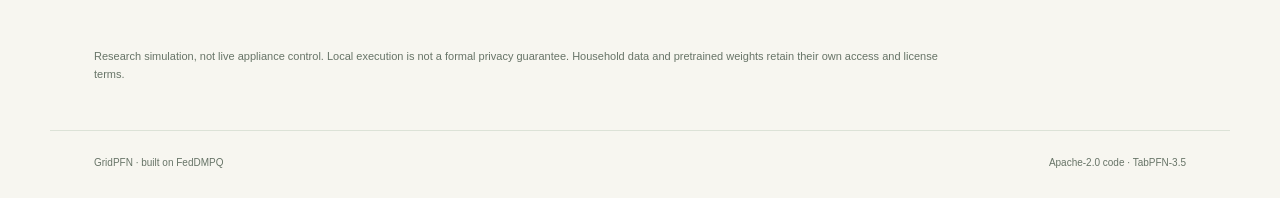
==== commit db3ced9b: "Show selected-month savings with a sourced Netherlands carbon scenario" ====
--- a/site/index.html
+++ b/site/index.html
@@ -12,15 +12,21 @@
   <a class="skip-link" href="#how">Skip to how it works</a>
   <header>
     <a class="brand" href="index.html"><span class="brand-mark" aria-hidden="true">G</span> GridPFN</a>
-    <nav aria-label="Main navigation"><a href="performance.html?scope=foundations">Evidence</a><a href="https://github.com/Nousphera/GridPFN">Source ↗</a></nav>
+    <nav aria-label="Main navigation"><a href="performance.html?scope=foundations&amp;period=2019-06">Evidence</a><a href="https://github.com/Nousphera/GridPFN">Source ↗</a></nav>
   </header>
   <main>
     <section class="intro hero">
-      <p class="eyebrow">TABPFN-3.5 · HOME ENERGY</p>
-      <h1>Your home energy.<br>Forecast. Plan. Understand.</h1>
-      <p class="lead">Charge now, or wait for solar? Cool earlier, or pay more later? GridPFN learns from your home's history to forecast energy needs, compare appliance schedules and explain the tradeoffs.</p>
-      <div class="actions"><a class="button primary" href="https://github.com/Nousphera/GridPFN/blob/main/docs/REPRODUCE.md">Run your home <span aria-hidden="true">↗</span></a><a class="button" href="performance.html?scope=foundations">Inspect the evidence <span aria-hidden="true">→</span></a></div>
+      <p class="eyebrow">TABPFN-3.5 · SELECTED MONTH · JUNE 2019</p>
+      <h1>Lower bills.<br>More comfort.</h1>
+      <p class="lead">TabPFN lowered simulated bills by <strong>1.01% vs TabFM</strong> and <strong>0.75% vs TabICLv2</strong>, with more time in the comfortable temperature range than both.</p>
+      <div class="impact-headline"><div><strong>$9.03</strong><span>Total simulated savings</span></div><div class="climate-headline"><strong><span aria-hidden="true">🍃</span> ≈ 46.7 kg CO₂*</strong><span>Lower estimated electricity footprint</span></div></div>
+      <p class="impact-context">June 2019 · vs the average of TabFM + TabICLv2</p>
+      <p class="carbon-footnote">* Estimated from simulated grid imports and the assumed <a href="https://www.cbs.nl/nl-nl/achtergrond/2024/51/rendementen-en-co2-emissie-van-elektriciteitsproductie-in-nederland-update-2023">2019 Netherlands grid factor</a>; not measured emissions.</p>
+      <div class="actions"><a class="button primary" href="https://github.com/Nousphera/GridPFN/blob/main/docs/REPRODUCE.md">Run your home <span aria-hidden="true">↗</span></a><a class="button" href="performance.html?scope=foundations&amp;period=2019-06">Explore June results <span aria-hidden="true">→</span></a></div>
       <p class="hero-note">Personalized HEMS · Federated learning · Agent + MCP · Local by default</p>
+    </section>
+    <section class="result-preview">
+      <a href="performance.html?scope=foundations&amp;period=2019-06" aria-label="Explore the selected June 2019 comparison"><img src="foundation-comparison.svg" alt="Selected month, June 2019: TabPFN simulated bills are 1.01 percent below TabFM and 0.75 percent below TabICLv2, with higher comfort than both, $9.03 total simulated savings and an estimated 46.7 kg CO2 footprint reduction" loading="lazy"></a>
     </section>
     <section class="principles" aria-label="Three parts of the system">
       <article><span class="number">01</span><h2>Forecast ahead.</h2><p>TabPFN uses your home's labeled history to predict six hours of demand, solar and temperature.</p></article>
@@ -30,13 +36,6 @@
     <section id="how" class="workflow">
       <div class="section-heading"><div><p class="eyebrow">HOW IT WORKS</p><h2>Predictions become a plan.</h2></div><a class="text-link" href="https://github.com/Nousphera/GridPFN/blob/main/docs/architecture.md">Inside the system ↗</a></div>
       <a href="process.svg" aria-label="Open the full GridPFN process diagram"><img src="process.svg" width="1200" height="664" alt="Home history feeds TabPFN forecasts and a local PPO controller, with FedAvg during training and an optional LLM using structured tools."></a>
-    </section>
-    <section class="evidence-invite">
-      <div><p class="eyebrow">MEASURE WHAT MATTERS</p><h2>Small differences. Clear comparisons.</h2><p>TabPFN, TabFM and TabICLv2: compare simulated bills, comfort and control against a perfect-future reference.</p></div>
-      <a class="button primary" href="performance.html?scope=foundations">Explore the comparison →</a>
-    </section>
-    <section class="result-preview">
-      <a href="performance.html?scope=foundations&amp;period=2019-06" aria-label="Explore the selected June 2019 comparison"><img src="foundation-comparison.svg" alt="Selected month, June 2019: TabPFN simulated bills are 1.01 percent below TabFM and 0.75 percent below TabICLv2, with higher comfort than both" loading="lazy"></a>
     </section>
     <section class="workflow" id="training">
       <div class="section-heading"><div><p class="eyebrow">LEARN TOGETHER</p><h2>Forecast locally. Coordinate together.</h2></div></div>
--- a/site/performance.css
+++ b/site/performance.css
@@ -12,3 +12,5 @@
 .foundation-view .oracle-note{font-size:16px;font-style:italic;line-height:1.6;margin:20px 0 0}
 
 .comparison-card[data-outcome="better"] .comparison-value,.comparison-card[data-outcome="better"] .comparison-direction{color:#126452}.comparison-card[data-outcome="worse"] .comparison-value,.comparison-card[data-outcome="worse"] .comparison-direction{color:#946023}
+
+.focus-plot-layout{display:grid;grid-template-columns:minmax(0,1fr) 260px;gap:28px;align-items:stretch}.foundation-view .chart-row,.foundation-view .axis{grid-template-columns:130px minmax(0,1fr);gap:14px}.foundation-view .track{grid-column:2}.oracle-key{text-align:right;font-size:11px}.impact-card{padding:23px;background:#f0f6ef;border:1px solid #dce8dc;border-radius:12px}.impact-card h3{font-size:14px;letter-spacing:0;margin:0 0 15px}.impact-amount{font-size:42px;line-height:1.1;font-weight:650;margin:0 0 14px;color:#126452;letter-spacing:-.04em}.impact-baseline{font-size:11px;line-height:1.55;margin:0;color:var(--muted)}.climate-impact{padding-top:23px;margin-top:20px;border-top:1px solid #d3e0d2}.climate-amount{font-size:24px;line-height:1.2;color:#126452;font-weight:600;margin:0 0 8px;letter-spacing:-.03em}.solar-note{font-size:13px;color:#126452;margin:24px 0 0}.impact-card[data-outcome="worse"] .impact-amount,.climate-impact[data-outcome="worse"] .climate-amount{color:#946023}.carbon-footnote{font-size:11px;line-height:1.6;color:var(--muted);margin:17px 0 0}.carbon-footnote a{text-decoration:underline}@media(max-width:900px){.focus-plot-layout{grid-template-columns:1fr;gap:20px}.impact-card{display:grid;grid-template-columns:1fr 1fr;gap:6px 24px}.impact-card h3,.impact-amount,.impact-card>.impact-baseline{grid-column:1}.climate-impact{grid-column:2;grid-row:1/4;border:0;padding:0;margin:0;align-self:center}.solar-note{grid-column:1/-1;margin-top:14px}}@media(max-width:550px){.foundation-view .chart-row{grid-template-columns:1fr}.foundation-view .track{grid-column:1;grid-row:2}.foundation-view .axis{display:block}.foundation-view .oracle-separate{grid-template-columns:1fr auto;min-height:44px}.impact-card{padding:18px;gap:6px 16px}.impact-card h3{font-size:12px}.impact-amount{font-size:34px}.climate-amount{font-size:20px}.impact-baseline{font-size:10px}}
--- a/site/overview.css
+++ b/site/overview.css
@@ -1,3 +1,5 @@
 .hero{padding-bottom:55px}.hero .lead{max-width:730px}.actions{display:flex;gap:14px;flex-wrap:wrap;margin:30px 0 18px}.button{display:inline-flex;align-items:center;justify-content:center;gap:24px;border:1px solid var(--line);border-radius:8px;padding:15px 20px;font-size:14px;background:white;white-space:nowrap}.button:hover{text-decoration:none;border-color:var(--green);background:#eef3e9}.button.primary{background:var(--green);border-color:var(--green);color:white}.button.primary:hover{background:#174530}.hero-note{font-size:12px;margin:0}.principles{display:grid;grid-template-columns:repeat(3,1fr);gap:34px;border-top:1px solid var(--line);border-bottom:1px solid var(--line);padding:35px 0 31px}.number{font-size:12px;color:var(--muted);font-variant-numeric:tabular-nums}.principles h2{font-size:25px;margin:18px 0 12px}.principles p{font-size:14px;margin:0}.workflow{padding:65px 0 50px}.workflow img{width:100%;height:auto;display:block;border-radius:18px}.text-link{font-size:13px;text-decoration:underline;text-underline-offset:5px}.evidence-invite{display:flex;gap:35px;align-items:center;justify-content:space-between;padding:35px;background:#eaf0e4;border-radius:18px}.evidence-invite p{max-width:650px;margin-bottom:0}.evidence-invite .eyebrow{margin-bottom:15px}.evidence-invite .button{flex-shrink:0}.getting-started{display:grid;grid-template-columns:1fr 1.1fr;gap:45px;padding:65px 0 35px;align-items:center}.getting-started .eyebrow{margin-bottom:17px}.getting-started p{font-size:14px}.getting-started pre{margin:0;overflow-x:auto;padding:25px;border:1px solid var(--line);background:#fff;border-radius:14px;font-size:12px;line-height:1.7;max-width:100%;min-width:0}.scope{font-size:11px;padding:10px 0 35px;max-width:850px}@media(max-width:900px){.evidence-invite{align-items:flex-start;flex-direction:column}.getting-started{grid-template-columns:1fr;gap:23px}.principles{gap:24px}}@media(max-width:550px){.hero{padding-bottom:35px}.actions{gap:11px}.button{padding:13px 16px;font-size:12px}.principles{grid-template-columns:1fr;gap:27px;padding:28px 0}.principles h2{display:inline-block;margin:0 0 10px 12px;font-size:23px}.principles p{padding-left:28px}.workflow{padding:40px 0 32px}.workflow .section-heading .text-link{display:inline-block;margin-top:14px}.workflow img{border-radius:10px}.evidence-invite{padding:25px}.evidence-invite h2{font-size:27px}.evidence-invite p{font-size:14px}.getting-started{padding:40px 0 25px}.getting-started pre{padding:18px;font-size:11px}.scope{padding-bottom:25px}}
 
 .result-preview{margin:28px 0 0;border:1px solid var(--line);border-radius:18px;overflow:hidden;background:white}.result-preview img{display:block;width:100%;height:auto}.walkthrough{display:grid;grid-template-columns:.7fr 1.3fr;gap:38px;align-items:center;padding:30px 0 45px}.walkthrough video{width:100%;border:1px solid var(--line);border-radius:15px;background:#fff}.walkthrough h2{font-size:32px}.walkthrough p{font-size:14px}.walkthrough .small{font-size:11px}@media(max-width:780px){.walkthrough{grid-template-columns:1fr;gap:18px}.walkthrough h2{font-size:28px}}
+
+.impact-headline{display:flex;gap:45px;flex-wrap:wrap;margin-top:28px}.impact-headline>div{display:grid;gap:8px}.impact-headline strong{font-size:34px;color:#126452;letter-spacing:-.035em}.impact-headline span{font-size:13px;color:#126452}.impact-headline strong span{font-size:26px}.impact-context{font-size:12px;margin:18px 0 4px}.carbon-footnote{font-size:11px;line-height:1.5;margin:0;color:var(--muted)}.carbon-footnote a{text-decoration:underline;text-underline-offset:3px}.hero+.result-preview{margin:0 0 40px}.hero{padding-bottom:32px}@media(max-width:550px){.impact-headline{gap:22px}.impact-headline strong{font-size:29px}.impact-headline span{font-size:12px}.impact-headline{flex-direction:column}.hero+.result-preview{margin-bottom:28px}}
